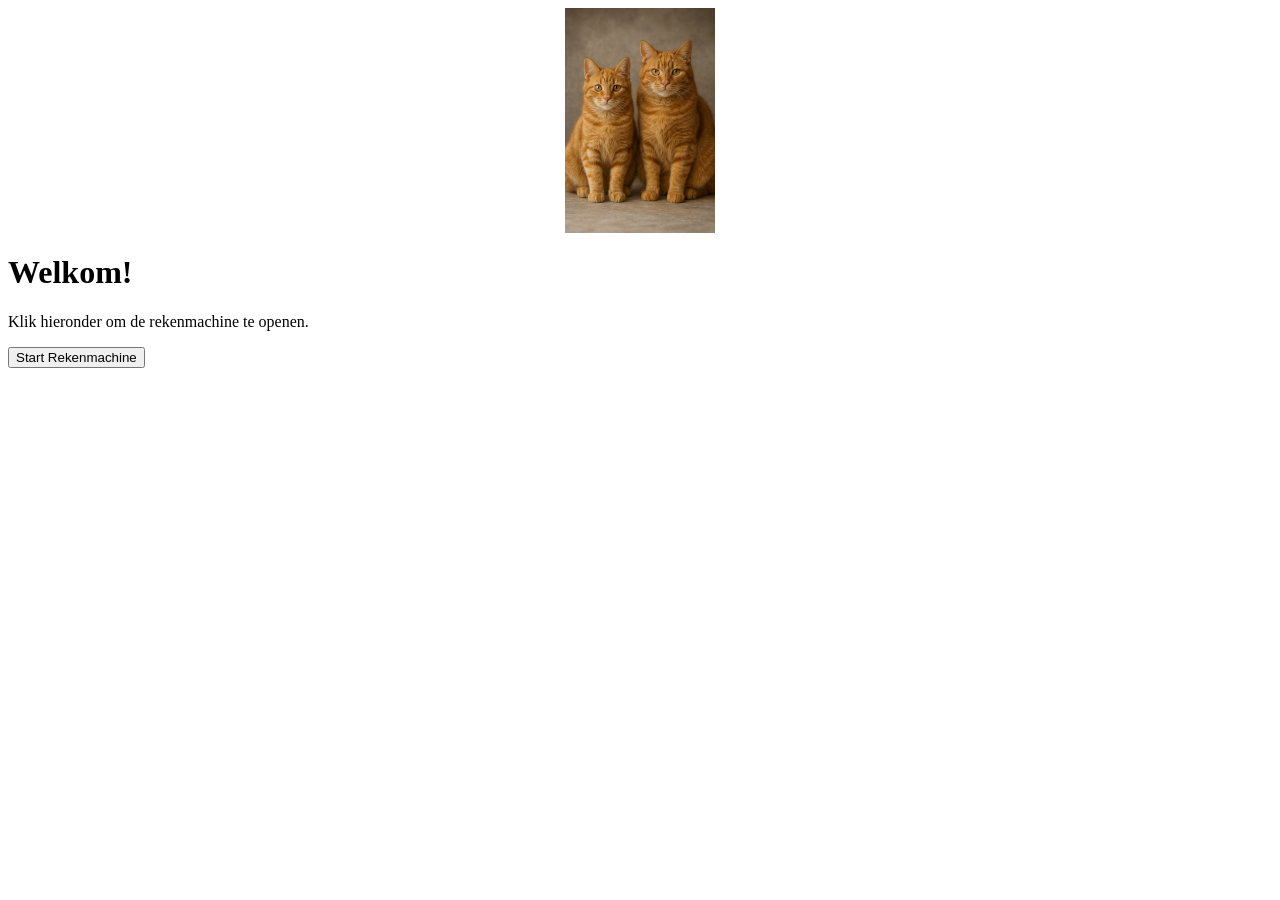
==== index.html @ 33be7242 "foto toegevoegd" ====
<!DOCTYPE html>
<html lang="nl">
<head>
  <meta charset="UTF-8" />
  <title>Welkom bij de Rekenmachine</title>
  <style>
    /* Dit zorgt dat het plaatje horizontaal gecentreerd wordt */
    .center-image {
      display: block;
      margin-left: auto;
      margin-right: auto;
      max-width: 100%; /* Voor responsiviteit */
      height: auto;
    }
  </style>
</head>
<body>
  <!-- Gecentreerd plaatje -->
<img src="katten.png" alt="Plaatje" class="center-image" style="width: 150px; height: auto;" />


  <h1>Welkom!</h1>
  <p>Klik hieronder om de rekenmachine te openen.</p>
  <a href="calculator.html">
    <button>Start Rekenmachine</button>
  </a>
</body>
</html>
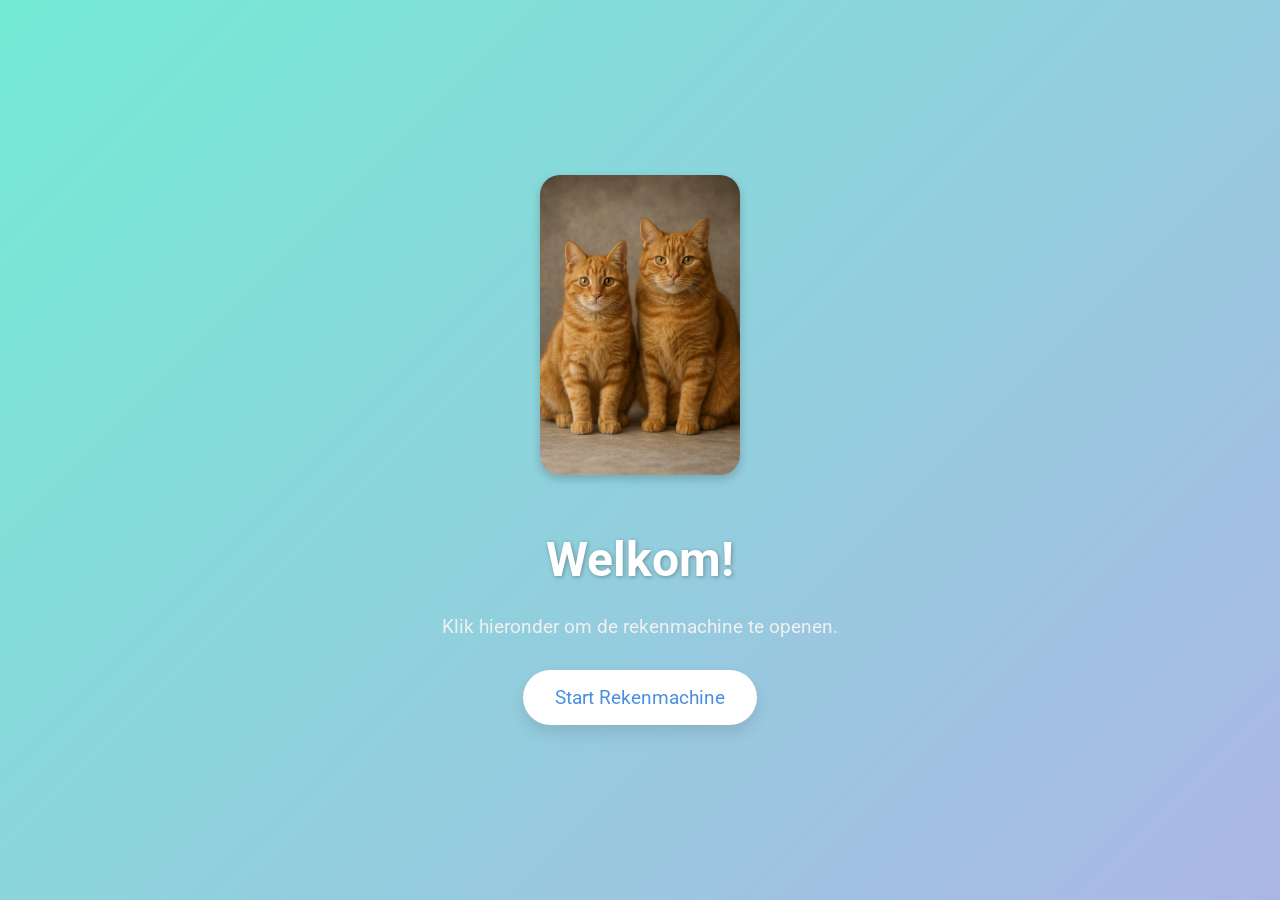
==== commit 18f17157: "mooier gemaakt" ====
--- a/index.html
+++ b/index.html
@@ -2,27 +2,69 @@
 <html lang="nl">
 <head>
   <meta charset="UTF-8" />
+  <meta name="viewport" content="width=device-width, initial-scale=1.0" />
   <title>Welkom bij de Rekenmachine</title>
+  <link href="https://fonts.googleapis.com/css2?family=Roboto:wght@400;700&display=swap" rel="stylesheet">
   <style>
-    /* Dit zorgt dat het plaatje horizontaal gecentreerd wordt */
-    .center-image {
-      display: block;
-      margin-left: auto;
-      margin-right: auto;
-      max-width: 100%; /* Voor responsiviteit */
+    body {
+      margin: 0;
+      font-family: 'Roboto', sans-serif;
+      background: linear-gradient(135deg, #74ebd5, #ACB6E5);
+      color: #333;
+      display: flex;
+      flex-direction: column;
+      align-items: center;
+      justify-content: center;
+      height: 100vh;
+      text-align: center;
+    }
+
+    h1 {
+      font-size: 3rem;
+      margin-bottom: 0.5rem;
+      color: #ffffff;
+      text-shadow: 1px 1px 4px rgba(0,0,0,0.3);
+    }
+
+    p {
+      font-size: 1.2rem;
+      margin-bottom: 2rem;
+      color: #f0f0f0;
+    }
+
+    .start-btn {
+      background-color: #ffffff;
+      color: #4A90E2;
+      border: none;
+      padding: 1rem 2rem;
+      font-size: 1.2rem;
+      border-radius: 50px;
+      cursor: pointer;
+      box-shadow: 0 8px 15px rgba(0,0,0,0.1);
+      transition: all 0.3s ease;
+      text-decoration: none;
+    }
+
+    .start-btn:hover {
+      background-color: #4A90E2;
+      color: #ffffff;
+      transform: translateY(-3px);
+      box-shadow: 0 12px 20px rgba(0,0,0,0.2);
+    }
+
+    img {
+      width: 200px;
       height: auto;
+      border-radius: 20px;
+      margin-bottom: 1.5rem;
+      box-shadow: 0 4px 10px rgba(0,0,0,0.2);
     }
   </style>
 </head>
 <body>
-  <!-- Gecentreerd plaatje -->
-<img src="katten.png" alt="Plaatje" class="center-image" style="width: 150px; height: auto;" />
-
-
+  <img src="katten.png" alt="Welkom" />
   <h1>Welkom!</h1>
   <p>Klik hieronder om de rekenmachine te openen.</p>
-  <a href="calculator.html">
-    <button>Start Rekenmachine</button>
-  </a>
+  <a href="calculator.html" class="start-btn">Start Rekenmachine</a>
 </body>
 </html>
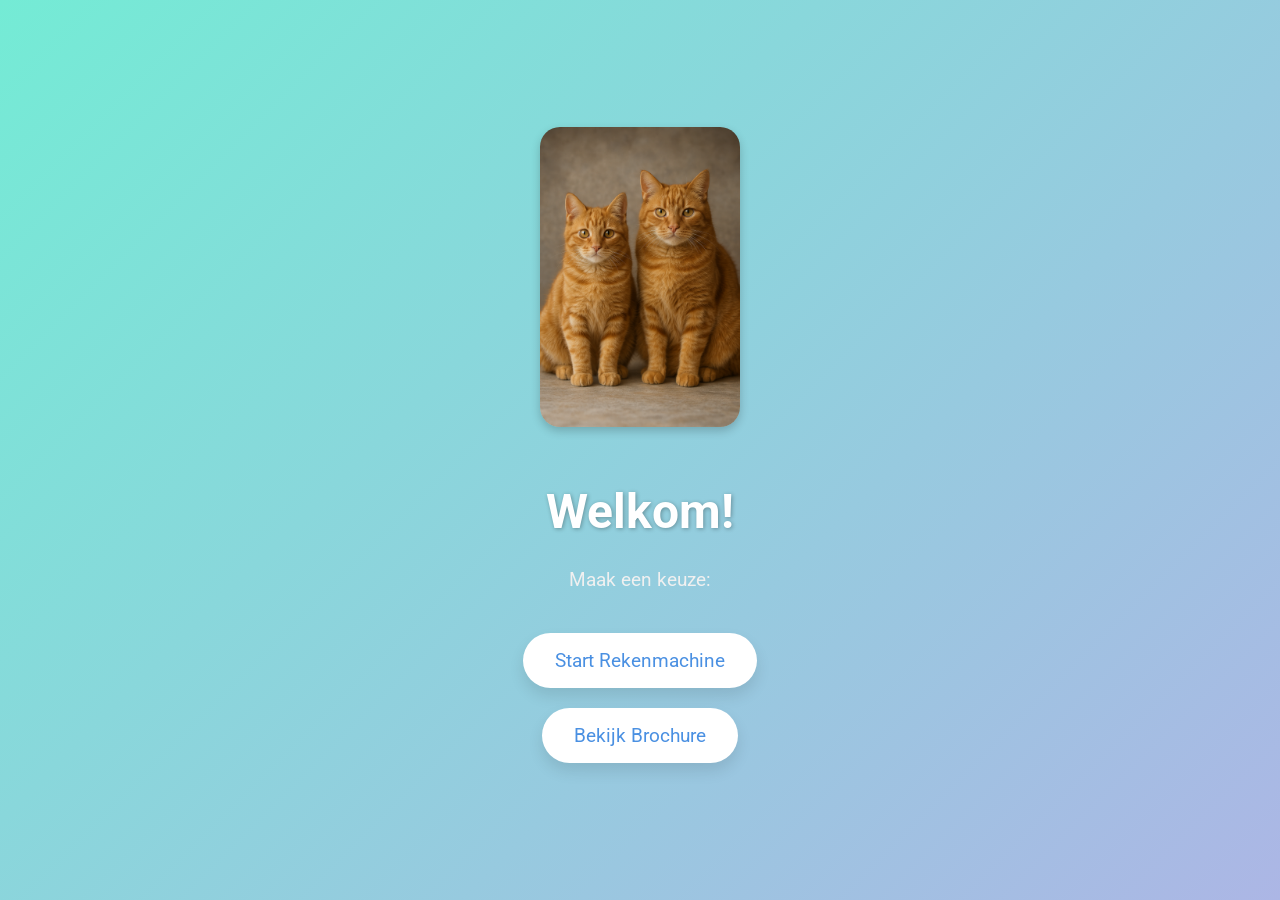
==== commit 7d90d2e4: "brochure" ====
--- a/index.html
+++ b/index.html
@@ -32,7 +32,7 @@
       color: #f0f0f0;
     }
 
-    .start-btn {
+    .start-btn, .brochure-btn {
       background-color: #ffffff;
       color: #4A90E2;
       border: none;
@@ -43,9 +43,11 @@
       box-shadow: 0 8px 15px rgba(0,0,0,0.1);
       transition: all 0.3s ease;
       text-decoration: none;
+      display: inline-block;
+      margin: 10px;
     }
 
-    .start-btn:hover {
+    .start-btn:hover, .brochure-btn:hover {
       background-color: #4A90E2;
       color: #ffffff;
       transform: translateY(-3px);
@@ -64,7 +66,9 @@
 <body>
   <img src="katten.png" alt="Welkom" />
   <h1>Welkom!</h1>
-  <p>Klik hieronder om de rekenmachine te openen.</p>
+  <p>Maak een keuze:</p>
+  
   <a href="calculator.html" class="start-btn">Start Rekenmachine</a>
+  <a href="brochure.pdf" class="brochure-btn" target="_blank">Bekijk Brochure</a>
 </body>
 </html>
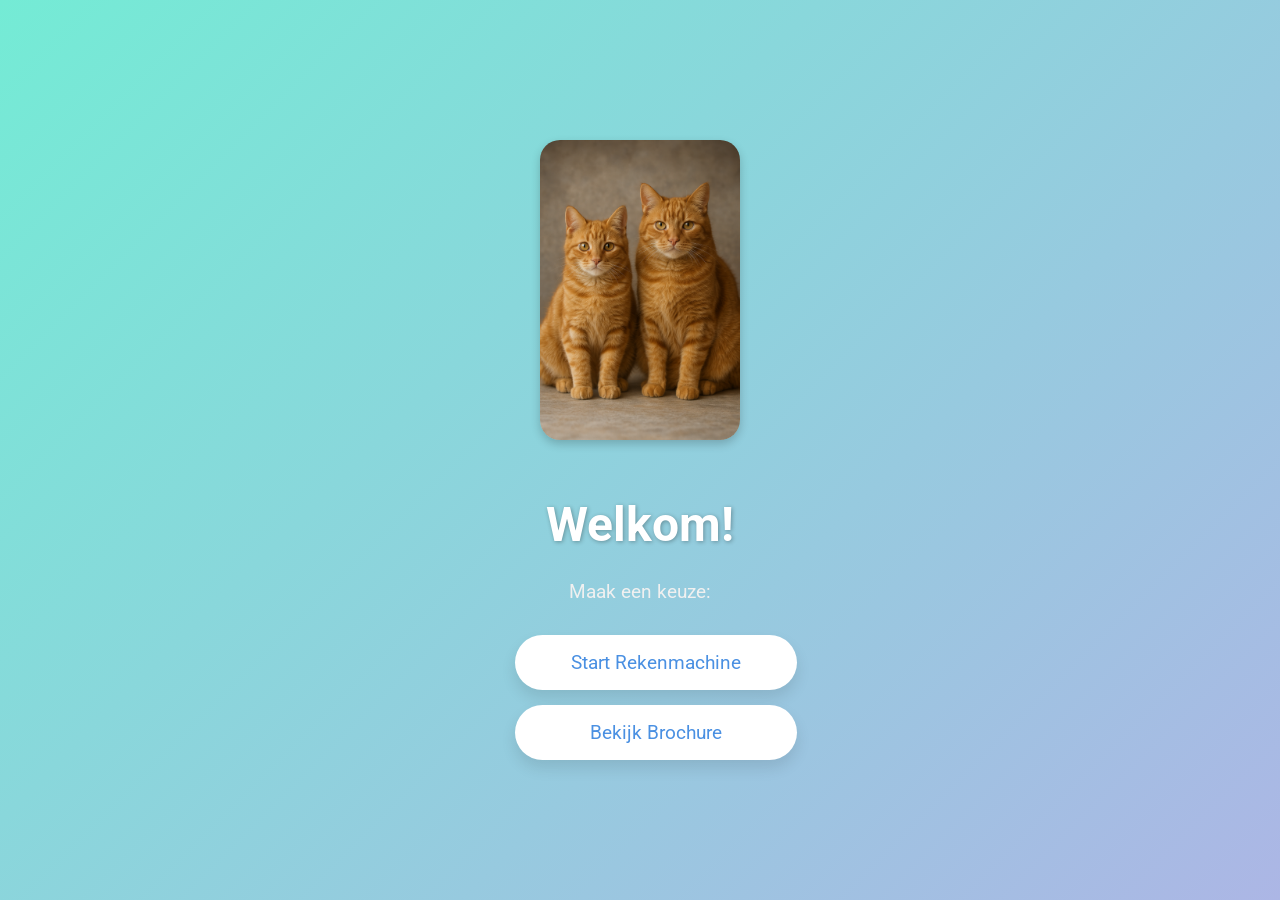
==== commit b89bec67: "knoppen even breed" ====
--- a/index.html
+++ b/index.html
@@ -3,7 +3,7 @@
 <head>
   <meta charset="UTF-8" />
   <meta name="viewport" content="width=device-width, initial-scale=1.0" />
-  <title>Welkom bij de Rekenmachine</title>
+  <title>Welkom!</title>
   <link href="https://fonts.googleapis.com/css2?family=Roboto:wght@400;700&display=swap" rel="stylesheet">
   <style>
     body {
@@ -32,19 +32,26 @@
       color: #f0f0f0;
     }
 
+    .button-container {
+      display: flex;
+      flex-direction: column; /* onder elkaar */
+      gap: 15px; /* ruimte tussen knoppen */
+      width: 250px; /* max breedte van de knoppen */
+    }
+
     .start-btn, .brochure-btn {
       background-color: #ffffff;
       color: #4A90E2;
       border: none;
-      padding: 1rem 2rem;
+      padding: 1rem;
       font-size: 1.2rem;
       border-radius: 50px;
       cursor: pointer;
       box-shadow: 0 8px 15px rgba(0,0,0,0.1);
       transition: all 0.3s ease;
       text-decoration: none;
-      display: inline-block;
-      margin: 10px;
+      width: 100%; /* maakt alle knoppen even breed */
+      text-align: center;
     }
 
     .start-btn:hover, .brochure-btn:hover {
@@ -68,7 +75,9 @@
   <h1>Welkom!</h1>
   <p>Maak een keuze:</p>
   
-  <a href="calculator.html" class="start-btn">Start Rekenmachine</a>
-  <a href="brochure.pdf" class="brochure-btn" target="_blank">Bekijk Brochure</a>
+  <div class="button-container">
+    <a href="calculator.html" class="start-btn">Start Rekenmachine</a>
+    <a href="brochure.pdf" class="brochure-btn" target="_blank">Bekijk Brochure</a>
+  </div>
 </body>
 </html>
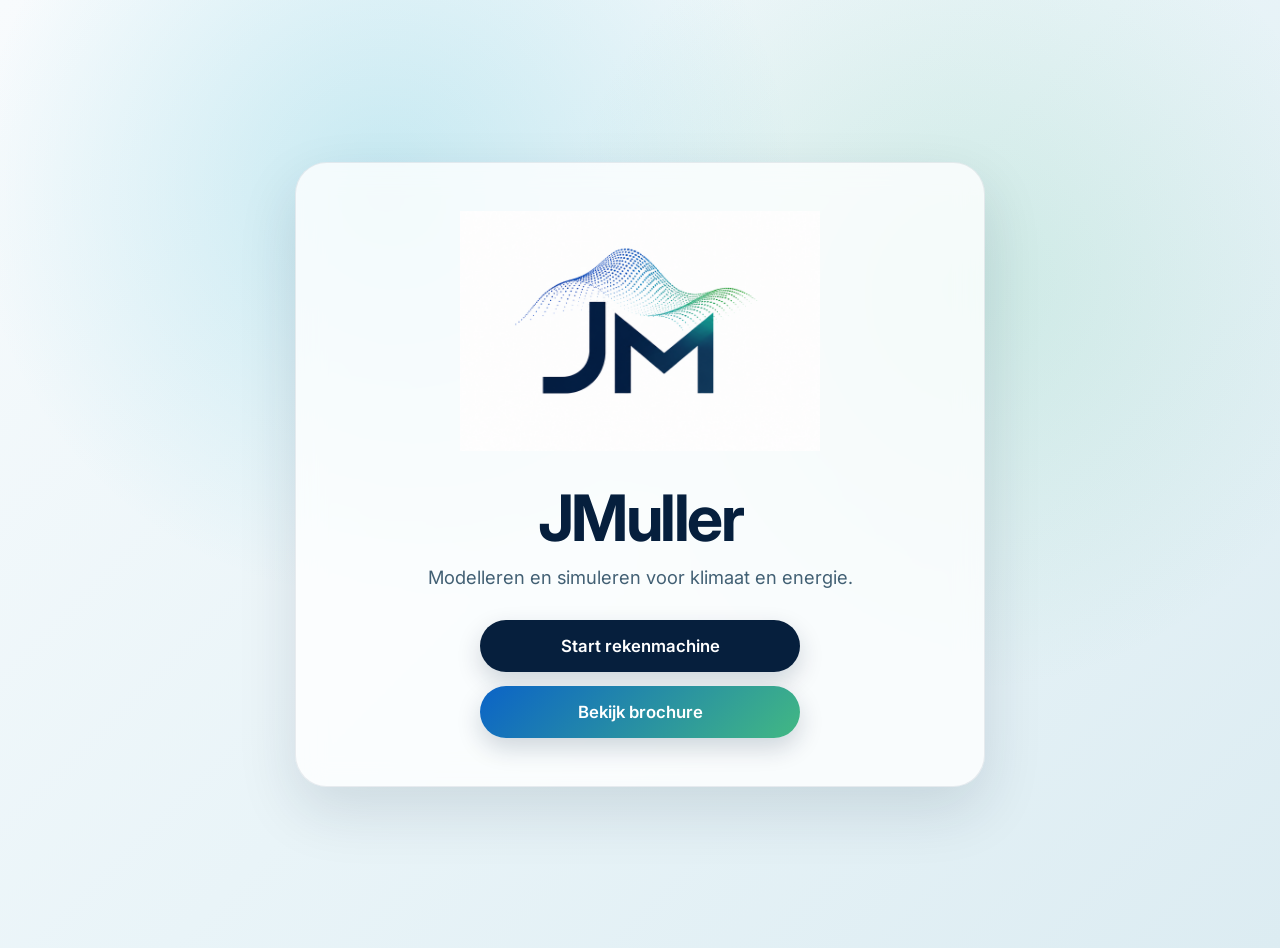
==== commit 908c7fe0: "aanpassing voor nieuwe websit" ====
--- a/index.html
+++ b/index.html
@@ -3,81 +3,113 @@
 <head>
   <meta charset="UTF-8" />
   <meta name="viewport" content="width=device-width, initial-scale=1.0" />
-  <title>Welkom!</title>
-  <link href="https://fonts.googleapis.com/css2?family=Roboto:wght@400;700&display=swap" rel="stylesheet">
+  <title>JMuller</title>
+
+  <link href="https://fonts.googleapis.com/css2?family=Inter:wght@400;600;700&display=swap" rel="stylesheet">
+
   <style>
+    :root {
+      --navy: #061f3d;
+      --blue: #0b63c7;
+      --cyan: #00a6c8;
+      --green: #42b883;
+      --white: #ffffff;
+      --soft: #f5f9fb;
+    }
+
     body {
       margin: 0;
-      font-family: 'Roboto', sans-serif;
-      background: linear-gradient(135deg, #74ebd5, #ACB6E5);
-      color: #333;
+      font-family: 'Inter', sans-serif;
+      min-height: 100vh;
+      background:
+        radial-gradient(circle at 30% 20%, rgba(0, 166, 200, 0.18), transparent 35%),
+        radial-gradient(circle at 75% 30%, rgba(66, 184, 131, 0.16), transparent 35%),
+        linear-gradient(135deg, #f8fbfd 0%, #e9f4f8 50%, #dcecf2 100%);
+      color: var(--navy);
       display: flex;
-      flex-direction: column;
       align-items: center;
       justify-content: center;
-      height: 100vh;
       text-align: center;
+      padding: 24px;
+    }
+
+    .card {
+      width: 100%;
+      max-width: 620px;
+      background: rgba(255, 255, 255, 0.78);
+      backdrop-filter: blur(14px);
+      border: 1px solid rgba(6, 31, 61, 0.08);
+      border-radius: 32px;
+      padding: 48px 34px;
+      box-shadow: 0 24px 60px rgba(6, 31, 61, 0.12);
+    }
+
+    img.logo {
+      width: min(360px, 85vw);
+      height: auto;
+      margin-bottom: 24px;
     }
 
     h1 {
-      font-size: 3rem;
-      margin-bottom: 0.5rem;
-      color: #ffffff;
-      text-shadow: 1px 1px 4px rgba(0,0,0,0.3);
+      font-size: clamp(2.2rem, 6vw, 4rem);
+      margin: 0 0 10px;
+      color: var(--navy);
+      letter-spacing: -0.04em;
     }
 
     p {
-      font-size: 1.2rem;
-      margin-bottom: 2rem;
-      color: #f0f0f0;
+      font-size: 1.15rem;
+      margin: 0 0 32px;
+      color: #426074;
     }
 
     .button-container {
       display: flex;
-      flex-direction: column; /* onder elkaar */
-      gap: 15px; /* ruimte tussen knoppen */
-      width: 250px; /* max breedte van de knoppen */
+      flex-direction: column;
+      gap: 14px;
+      width: min(320px, 100%);
+      margin: 0 auto;
     }
 
-    .start-btn, .brochure-btn {
-      background-color: #ffffff;
-      color: #4A90E2;
+    .start-btn,
+    .brochure-btn {
+      background: var(--navy);
+      color: var(--white);
       border: none;
-      padding: 1rem;
-      font-size: 1.2rem;
-      border-radius: 50px;
+      padding: 1rem 1.2rem;
+      font-size: 1.05rem;
+      font-weight: 600;
+      border-radius: 999px;
       cursor: pointer;
-      box-shadow: 0 8px 15px rgba(0,0,0,0.1);
-      transition: all 0.3s ease;
+      box-shadow: 0 10px 24px rgba(6, 31, 61, 0.18);
+      transition: all 0.25s ease;
       text-decoration: none;
-      width: 100%; /* maakt alle knoppen even breed */
       text-align: center;
     }
 
-    .start-btn:hover, .brochure-btn:hover {
-      background-color: #4A90E2;
-      color: #ffffff;
-      transform: translateY(-3px);
-      box-shadow: 0 12px 20px rgba(0,0,0,0.2);
+    .brochure-btn {
+      background: linear-gradient(135deg, var(--blue), var(--green));
     }
 
-    img {
-      width: 200px;
-      height: auto;
-      border-radius: 20px;
-      margin-bottom: 1.5rem;
-      box-shadow: 0 4px 10px rgba(0,0,0,0.2);
+    .start-btn:hover,
+    .brochure-btn:hover {
+      transform: translateY(-3px);
+      box-shadow: 0 16px 32px rgba(6, 31, 61, 0.24);
     }
   </style>
 </head>
+
 <body>
-  <img src="katten.png" alt="Welkom" />
-  <h1>Welkom!</h1>
-  <p>Maak een keuze:</p>
-  
-  <div class="button-container">
-    <a href="calculator.html" class="start-btn">Start Rekenmachine</a>
-    <a href="brochure.pdf" class="brochure-btn" target="_blank">Bekijk Brochure</a>
-  </div>
+  <main class="card">
+    <img class="logo" src="logo.png" alt="JMuller logo" />
+
+    <h1>JMuller</h1>
+    <p>Modelleren en simuleren voor klimaat en energie.</p>
+
+    <div class="button-container">
+      <a href="calculator.html" class="start-btn">Start rekenmachine</a>
+      <a href="brochure.pdf" class="brochure-btn" target="_blank">Bekijk brochure</a>
+    </div>
+  </main>
 </body>
-</html>
+</html>
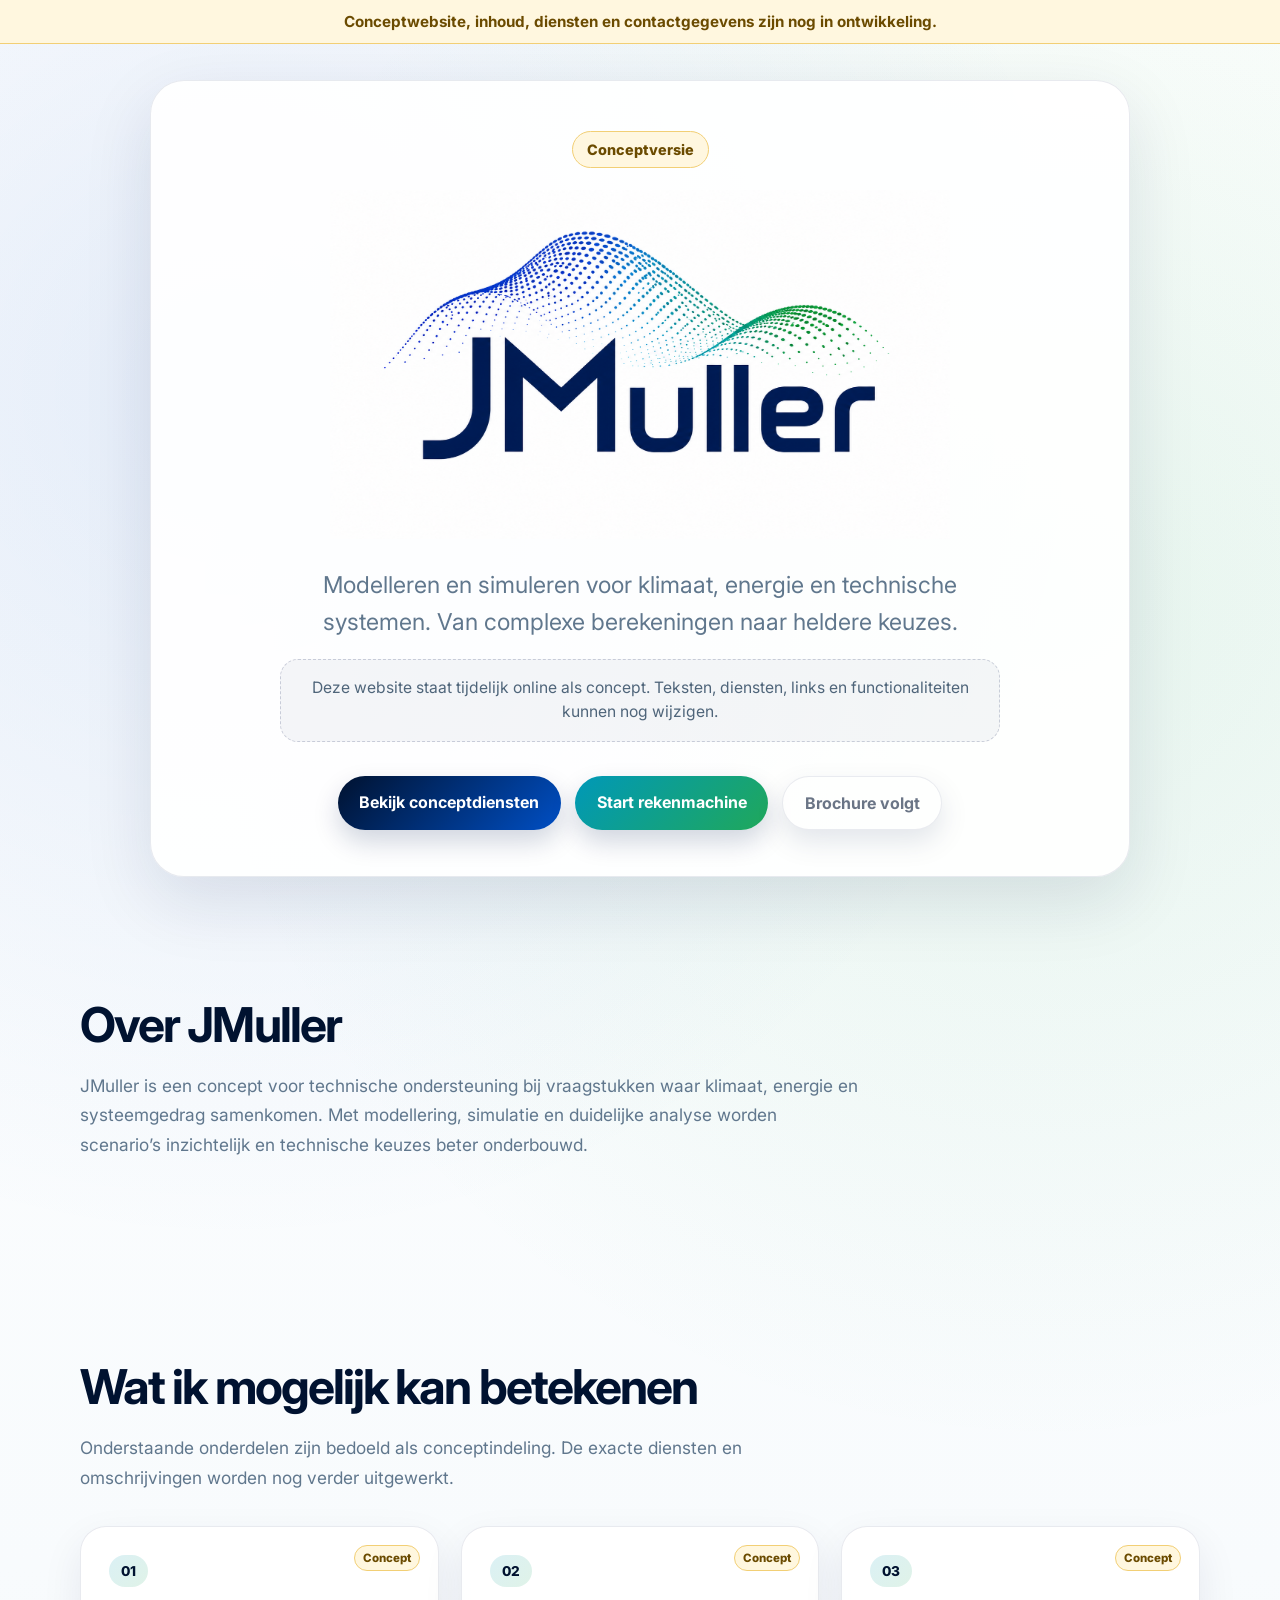
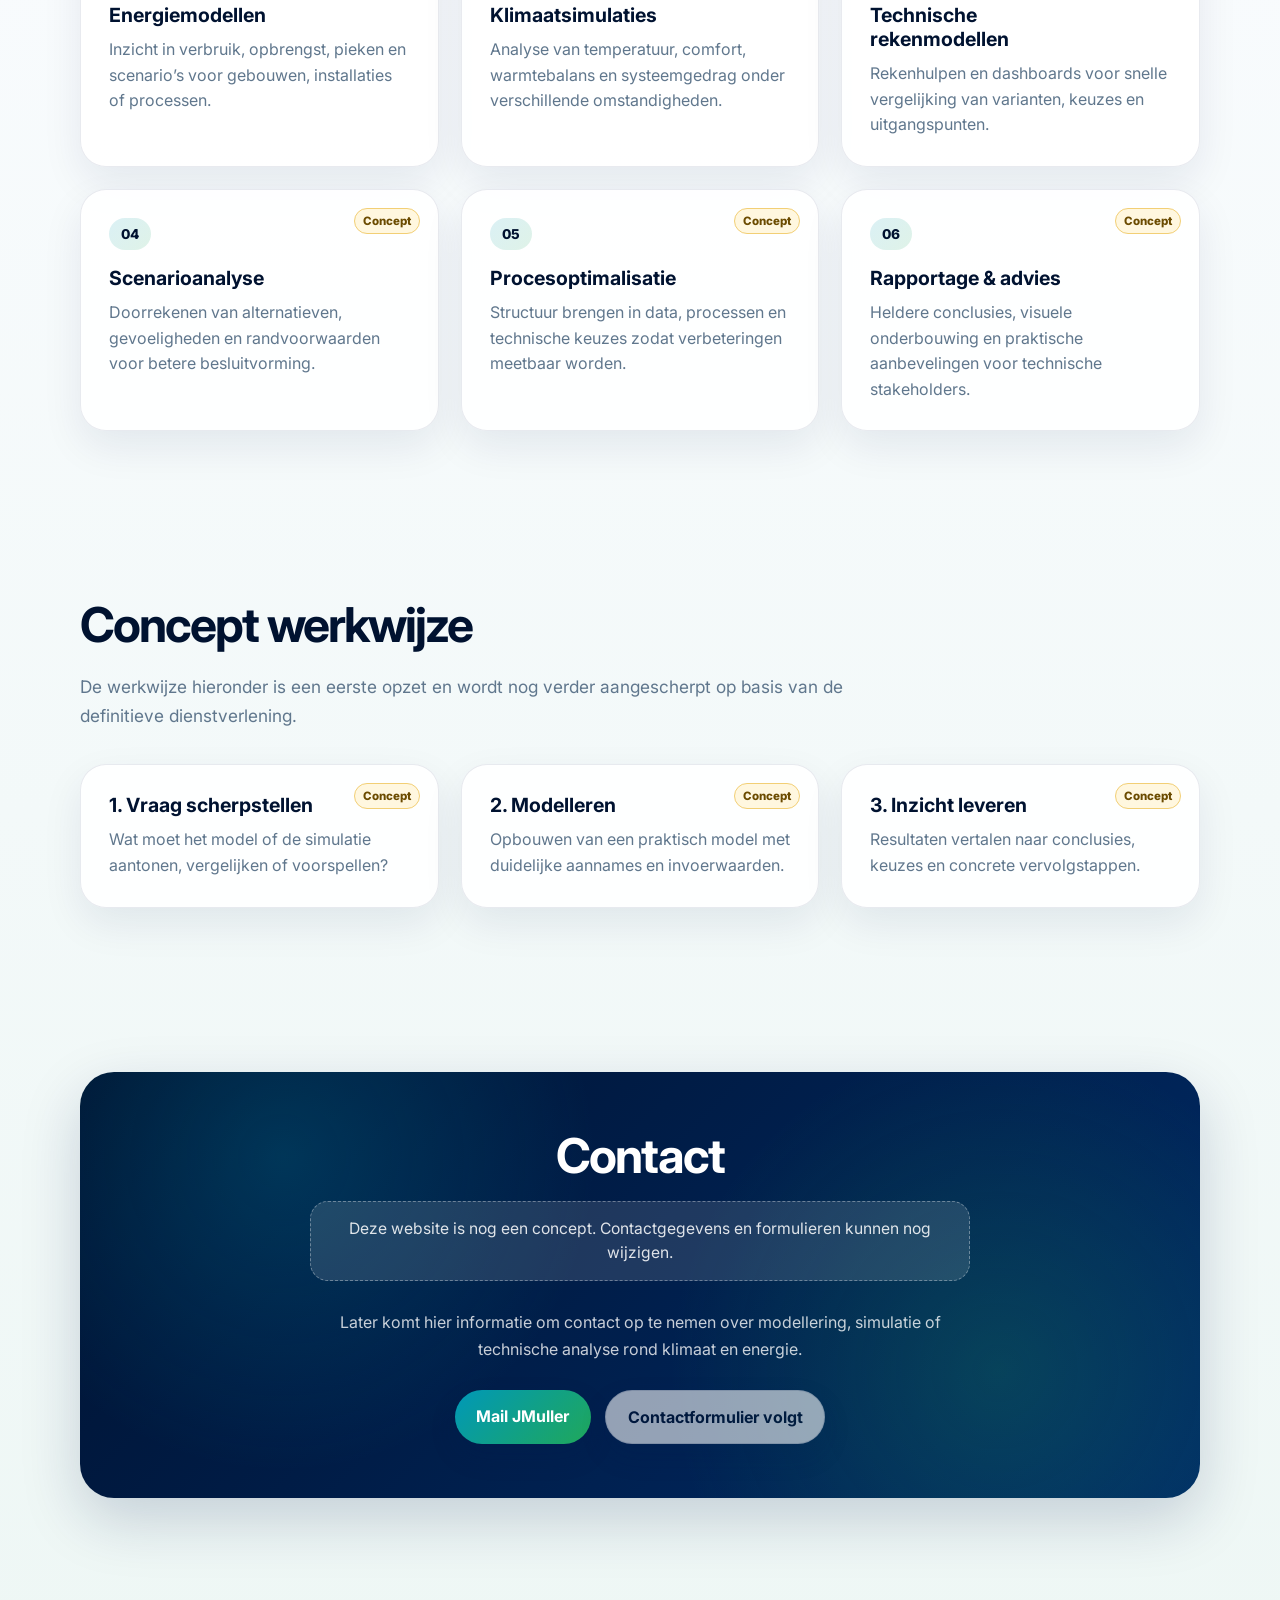
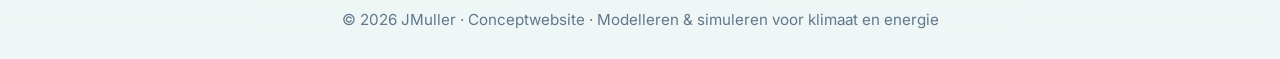
==== commit 06c1c57a: "Conceptversie online met nieuw logo" ====
--- a/index.html
+++ b/index.html
@@ -3,113 +3,442 @@
 <head>
   <meta charset="UTF-8" />
   <meta name="viewport" content="width=device-width, initial-scale=1.0" />
-  <title>JMuller</title>
-
-  <link href="https://fonts.googleapis.com/css2?family=Inter:wght@400;600;700&display=swap" rel="stylesheet">
+  <title>JMuller | Conceptwebsite</title>
+
+  <link href="https://fonts.googleapis.com/css2?family=Inter:wght@400;500;600;700;800&display=swap" rel="stylesheet">
 
   <style>
     :root {
-      --navy: #061f3d;
-      --blue: #0b63c7;
-      --cyan: #00a6c8;
-      --green: #42b883;
+      --navy: #001b4d;
+      --navy-dark: #001230;
+      --blue: #004fc4;
+      --cyan: #0098b8;
+      --green: #20a85a;
+      --text: #102b46;
+      --muted: #60778d;
       --white: #ffffff;
-      --soft: #f5f9fb;
+      --line: rgba(0, 27, 77, 0.09);
+      --warning-bg: #fff7df;
+      --warning-text: #6b4b00;
+      --warning-border: #f2cf75;
+    }
+
+    * {
+      box-sizing: border-box;
+    }
+
+    html {
+      scroll-behavior: smooth;
     }
 
     body {
       margin: 0;
       font-family: 'Inter', sans-serif;
-      min-height: 100vh;
+      color: var(--text);
       background:
-        radial-gradient(circle at 30% 20%, rgba(0, 166, 200, 0.18), transparent 35%),
-        radial-gradient(circle at 75% 30%, rgba(66, 184, 131, 0.16), transparent 35%),
-        linear-gradient(135deg, #f8fbfd 0%, #e9f4f8 50%, #dcecf2 100%);
-      color: var(--navy);
+        radial-gradient(circle at 18% 12%, rgba(0, 79, 196, 0.10), transparent 28%),
+        radial-gradient(circle at 82% 18%, rgba(32, 168, 90, 0.10), transparent 30%),
+        linear-gradient(180deg, #ffffff 0%, #f8fbfd 48%, #eef7f5 100%);
+    }
+
+    .concept-banner {
+      position: sticky;
+      top: 0;
+      z-index: 10;
+      width: 100%;
+      background: var(--warning-bg);
+      color: var(--warning-text);
+      border-bottom: 1px solid var(--warning-border);
+      text-align: center;
+      padding: 12px 18px;
+      font-size: 0.95rem;
+      font-weight: 700;
+    }
+
+    header {
+      min-height: calc(100vh - 48px);
       display: flex;
       align-items: center;
       justify-content: center;
+      padding: 36px 22px;
       text-align: center;
-      padding: 24px;
+    }
+
+    .hero {
+      width: 100%;
+      max-width: 980px;
+      background: rgba(255, 255, 255, 0.92);
+      border: 1px solid var(--line);
+      border-radius: 34px;
+      padding: 50px 34px 46px;
+      box-shadow: 0 24px 70px rgba(0, 27, 77, 0.11);
+    }
+
+    .concept-label {
+      display: inline-block;
+      margin-bottom: 22px;
+      padding: 9px 14px;
+      border-radius: 999px;
+      background: rgba(255, 247, 223, 0.95);
+      border: 1px solid var(--warning-border);
+      color: var(--warning-text);
+      font-size: 0.9rem;
+      font-weight: 800;
+    }
+
+    .logo {
+      width: min(620px, 94vw);
+      height: auto;
+      margin: 0 auto 28px;
+      display: block;
+    }
+
+    .subtitle {
+      max-width: 720px;
+      margin: 0 auto 18px;
+      font-size: clamp(1.15rem, 2.4vw, 1.45rem);
+      line-height: 1.6;
+      color: var(--muted);
+    }
+
+    .concept-note {
+      max-width: 720px;
+      margin: 0 auto 34px;
+      padding: 16px 18px;
+      border-radius: 18px;
+      background: rgba(0, 27, 77, 0.04);
+      border: 1px dashed rgba(0, 27, 77, 0.18);
+      color: #4f657a;
+      line-height: 1.55;
+      font-size: 0.98rem;
+    }
+
+    .button-row {
+      display: flex;
+      flex-wrap: wrap;
+      justify-content: center;
+      gap: 14px;
+    }
+
+    .btn {
+      display: inline-block;
+      padding: 1rem 1.35rem;
+      border-radius: 999px;
+      font-weight: 700;
+      text-decoration: none;
+      color: white;
+      background: linear-gradient(135deg, var(--navy-dark), var(--blue));
+      box-shadow: 0 12px 26px rgba(0, 27, 77, 0.18);
+      transition: 0.22s ease;
+    }
+
+    .btn.secondary {
+      background: linear-gradient(135deg, var(--cyan), var(--green));
+    }
+
+    .btn.light {
+      color: var(--navy-dark);
+      background: white;
+      border: 1px solid rgba(0, 27, 77, 0.14);
+    }
+
+    .btn.disabled {
+      opacity: 0.58;
+      cursor: not-allowed;
+      pointer-events: none;
+    }
+
+    .btn:hover {
+      transform: translateY(-3px);
+      box-shadow: 0 18px 36px rgba(0, 27, 77, 0.24);
+    }
+
+    section {
+      padding: 82px 24px;
+    }
+
+    .container {
+      max-width: 1120px;
+      margin: 0 auto;
+    }
+
+    h2 {
+      margin: 0 0 16px;
+      font-size: clamp(2rem, 4vw, 3rem);
+      color: var(--navy-dark);
+      letter-spacing: -0.04em;
+    }
+
+    .section-intro {
+      max-width: 780px;
+      margin-bottom: 34px;
+      color: var(--muted);
+      line-height: 1.7;
+      font-size: 1.08rem;
+    }
+
+    .grid {
+      display: grid;
+      grid-template-columns: repeat(3, 1fr);
+      gap: 22px;
     }
 
     .card {
-      width: 100%;
-      max-width: 620px;
-      background: rgba(255, 255, 255, 0.78);
-      backdrop-filter: blur(14px);
-      border: 1px solid rgba(6, 31, 61, 0.08);
-      border-radius: 32px;
-      padding: 48px 34px;
-      box-shadow: 0 24px 60px rgba(6, 31, 61, 0.12);
-    }
-
-    img.logo {
-      width: min(360px, 85vw);
-      height: auto;
-      margin-bottom: 24px;
-    }
-
-    h1 {
-      font-size: clamp(2.2rem, 6vw, 4rem);
+      background: rgba(255, 255, 255, 0.9);
+      border: 1px solid var(--line);
+      border-radius: 26px;
+      padding: 28px;
+      box-shadow: 0 16px 40px rgba(0, 27, 77, 0.08);
+      position: relative;
+    }
+
+    .card::after {
+      content: "Concept";
+      position: absolute;
+      top: 18px;
+      right: 18px;
+      font-size: 0.72rem;
+      font-weight: 800;
+      color: var(--warning-text);
+      background: var(--warning-bg);
+      border: 1px solid var(--warning-border);
+      border-radius: 999px;
+      padding: 5px 8px;
+    }
+
+    .card h3 {
       margin: 0 0 10px;
-      color: var(--navy);
-      letter-spacing: -0.04em;
-    }
-
-    p {
-      font-size: 1.15rem;
-      margin: 0 0 32px;
-      color: #426074;
-    }
-
-    .button-container {
-      display: flex;
-      flex-direction: column;
-      gap: 14px;
-      width: min(320px, 100%);
-      margin: 0 auto;
-    }
-
-    .start-btn,
-    .brochure-btn {
-      background: var(--navy);
-      color: var(--white);
-      border: none;
-      padding: 1rem 1.2rem;
-      font-size: 1.05rem;
-      font-weight: 600;
+      color: var(--navy-dark);
+      font-size: 1.22rem;
+      padding-right: 82px;
+    }
+
+    .card p {
+      margin: 0;
+      color: var(--muted);
+      line-height: 1.6;
+    }
+
+    .tag {
+      display: inline-block;
+      margin-bottom: 16px;
+      padding: 8px 12px;
       border-radius: 999px;
-      cursor: pointer;
-      box-shadow: 0 10px 24px rgba(6, 31, 61, 0.18);
-      transition: all 0.25s ease;
-      text-decoration: none;
+      font-size: 0.85rem;
+      font-weight: 800;
+      color: var(--navy-dark);
+      background: linear-gradient(135deg, rgba(0, 152, 184, 0.14), rgba(32, 168, 90, 0.14));
+    }
+
+    .contact {
       text-align: center;
-    }
-
-    .brochure-btn {
-      background: linear-gradient(135deg, var(--blue), var(--green));
-    }
-
-    .start-btn:hover,
-    .brochure-btn:hover {
-      transform: translateY(-3px);
-      box-shadow: 0 16px 32px rgba(6, 31, 61, 0.24);
+      background:
+        radial-gradient(circle at 18% 20%, rgba(0, 152, 184, 0.24), transparent 32%),
+        radial-gradient(circle at 82% 70%, rgba(32, 168, 90, 0.22), transparent 34%),
+        linear-gradient(135deg, var(--navy-dark), #002b67);
+      color: white;
+      border-radius: 34px;
+      padding: 54px 28px;
+      box-shadow: 0 22px 60px rgba(0, 27, 77, 0.18);
+    }
+
+    .contact h2 {
+      color: white;
+    }
+
+    .contact p {
+      max-width: 660px;
+      margin: 0 auto 28px;
+      color: rgba(255,255,255,0.78);
+      line-height: 1.65;
+    }
+
+    .contact .concept-warning {
+      max-width: 660px;
+      margin: 0 auto 28px;
+      background: rgba(255, 255, 255, 0.12);
+      border: 1px dashed rgba(255, 255, 255, 0.34);
+      border-radius: 18px;
+      padding: 15px 18px;
+      color: rgba(255, 255, 255, 0.86);
+      line-height: 1.55;
+      font-size: 0.98rem;
+    }
+
+    footer {
+      padding: 30px;
+      text-align: center;
+      color: var(--muted);
+      font-size: 0.95rem;
+    }
+
+    @media (max-width: 850px) {
+      .grid {
+        grid-template-columns: 1fr;
+      }
+
+      .hero {
+        padding: 36px 20px 34px;
+      }
+
+      .logo {
+        width: min(500px, 96vw);
+      }
+
+      .card h3 {
+        padding-right: 0;
+      }
+
+      .card::after {
+        position: static;
+        display: inline-block;
+        margin-bottom: 12px;
+      }
     }
   </style>
 </head>
 
 <body>
-  <main class="card">
-    <img class="logo" src="logo.png" alt="JMuller logo" />
-
-    <h1>JMuller</h1>
-    <p>Modelleren en simuleren voor klimaat en energie.</p>
-
-    <div class="button-container">
-      <a href="calculator.html" class="start-btn">Start rekenmachine</a>
-      <a href="brochure.pdf" class="brochure-btn" target="_blank">Bekijk brochure</a>
+  <div class="concept-banner">
+    Conceptwebsite, inhoud, diensten en contactgegevens zijn nog in ontwikkeling.
+  </div>
+
+  <header>
+    <div class="hero">
+      <span class="concept-label">Conceptversie</span>
+
+      <img class="logo" src="logo.png" alt="JMuller logo" />
+
+      <p class="subtitle">
+        Modelleren en simuleren voor klimaat, energie en technische systemen.
+        Van complexe berekeningen naar heldere keuzes.
+      </p>
+
+      <p class="concept-note">
+        Deze website staat tijdelijk online als concept. Teksten, diensten, links en
+        functionaliteiten kunnen nog wijzigen.
+      </p>
+
+      <div class="button-row">
+        <a href="#diensten" class="btn">Bekijk conceptdiensten</a>
+        <a href="calculator.html" class="btn secondary">Start rekenmachine</a>
+        <a href="brochure.pdf" class="btn light disabled" target="_blank">Brochure volgt</a>
+      </div>
     </div>
-  </main>
+  </header>
+
+  <section id="over">
+    <div class="container">
+      <h2>Over JMuller</h2>
+      <p class="section-intro">
+        JMuller is een concept voor technische ondersteuning bij vraagstukken waar
+        klimaat, energie en systeemgedrag samenkomen. Met modellering, simulatie
+        en duidelijke analyse worden scenario’s inzichtelijk en technische keuzes
+        beter onderbouwd.
+      </p>
+    </div>
+  </section>
+
+  <section id="diensten">
+    <div class="container">
+      <h2>Wat ik mogelijk kan betekenen</h2>
+      <p class="section-intro">
+        Onderstaande onderdelen zijn bedoeld als conceptindeling. De exacte diensten
+        en omschrijvingen worden nog verder uitgewerkt.
+      </p>
+
+      <div class="grid">
+        <div class="card">
+          <span class="tag">01</span>
+          <h3>Energiemodellen</h3>
+          <p>Inzicht in verbruik, opbrengst, pieken en scenario’s voor gebouwen, installaties of processen.</p>
+        </div>
+
+        <div class="card">
+          <span class="tag">02</span>
+          <h3>Klimaatsimulaties</h3>
+          <p>Analyse van temperatuur, comfort, warmtebalans en systeemgedrag onder verschillende omstandigheden.</p>
+        </div>
+
+        <div class="card">
+          <span class="tag">03</span>
+          <h3>Technische rekenmodellen</h3>
+          <p>Rekenhulpen en dashboards voor snelle vergelijking van varianten, keuzes en uitgangspunten.</p>
+        </div>
+
+        <div class="card">
+          <span class="tag">04</span>
+          <h3>Scenarioanalyse</h3>
+          <p>Doorrekenen van alternatieven, gevoeligheden en randvoorwaarden voor betere besluitvorming.</p>
+        </div>
+
+        <div class="card">
+          <span class="tag">05</span>
+          <h3>Procesoptimalisatie</h3>
+          <p>Structuur brengen in data, processen en technische keuzes zodat verbeteringen meetbaar worden.</p>
+        </div>
+
+        <div class="card">
+          <span class="tag">06</span>
+          <h3>Rapportage & advies</h3>
+          <p>Heldere conclusies, visuele onderbouwing en praktische aanbevelingen voor technische stakeholders.</p>
+        </div>
+      </div>
+    </div>
+  </section>
+
+  <section id="werkwijze">
+    <div class="container">
+      <h2>Concept werkwijze</h2>
+      <p class="section-intro">
+        De werkwijze hieronder is een eerste opzet en wordt nog verder aangescherpt
+        op basis van de definitieve dienstverlening.
+      </p>
+
+      <div class="grid">
+        <div class="card">
+          <h3>1. Vraag scherpstellen</h3>
+          <p>Wat moet het model of de simulatie aantonen, vergelijken of voorspellen?</p>
+        </div>
+
+        <div class="card">
+          <h3>2. Modelleren</h3>
+          <p>Opbouwen van een praktisch model met duidelijke aannames en invoerwaarden.</p>
+        </div>
+
+        <div class="card">
+          <h3>3. Inzicht leveren</h3>
+          <p>Resultaten vertalen naar conclusies, keuzes en concrete vervolgstappen.</p>
+        </div>
+      </div>
+    </div>
+  </section>
+
+  <section id="contact">
+    <div class="container">
+      <div class="contact">
+        <h2>Contact</h2>
+
+        <div class="concept-warning">
+          Deze website is nog een concept. Contactgegevens en formulieren kunnen
+          nog wijzigen.
+        </div>
+
+        <p>
+          Later komt hier informatie om contact op te nemen over modellering,
+          simulatie of technische analyse rond klimaat en energie.
+        </p>
+
+        <div class="button-row">
+          <a href="mailto:info@jmuller.be" class="btn secondary">Mail JMuller</a>
+          <a href="#" class="btn light disabled">Contactformulier volgt</a>
+        </div>
+      </div>
+    </div>
+  </section>
+
+  <footer>
+    © 2026 JMuller · Conceptwebsite · Modelleren & simuleren voor klimaat en energie
+  </footer>
 </body>
 </html>
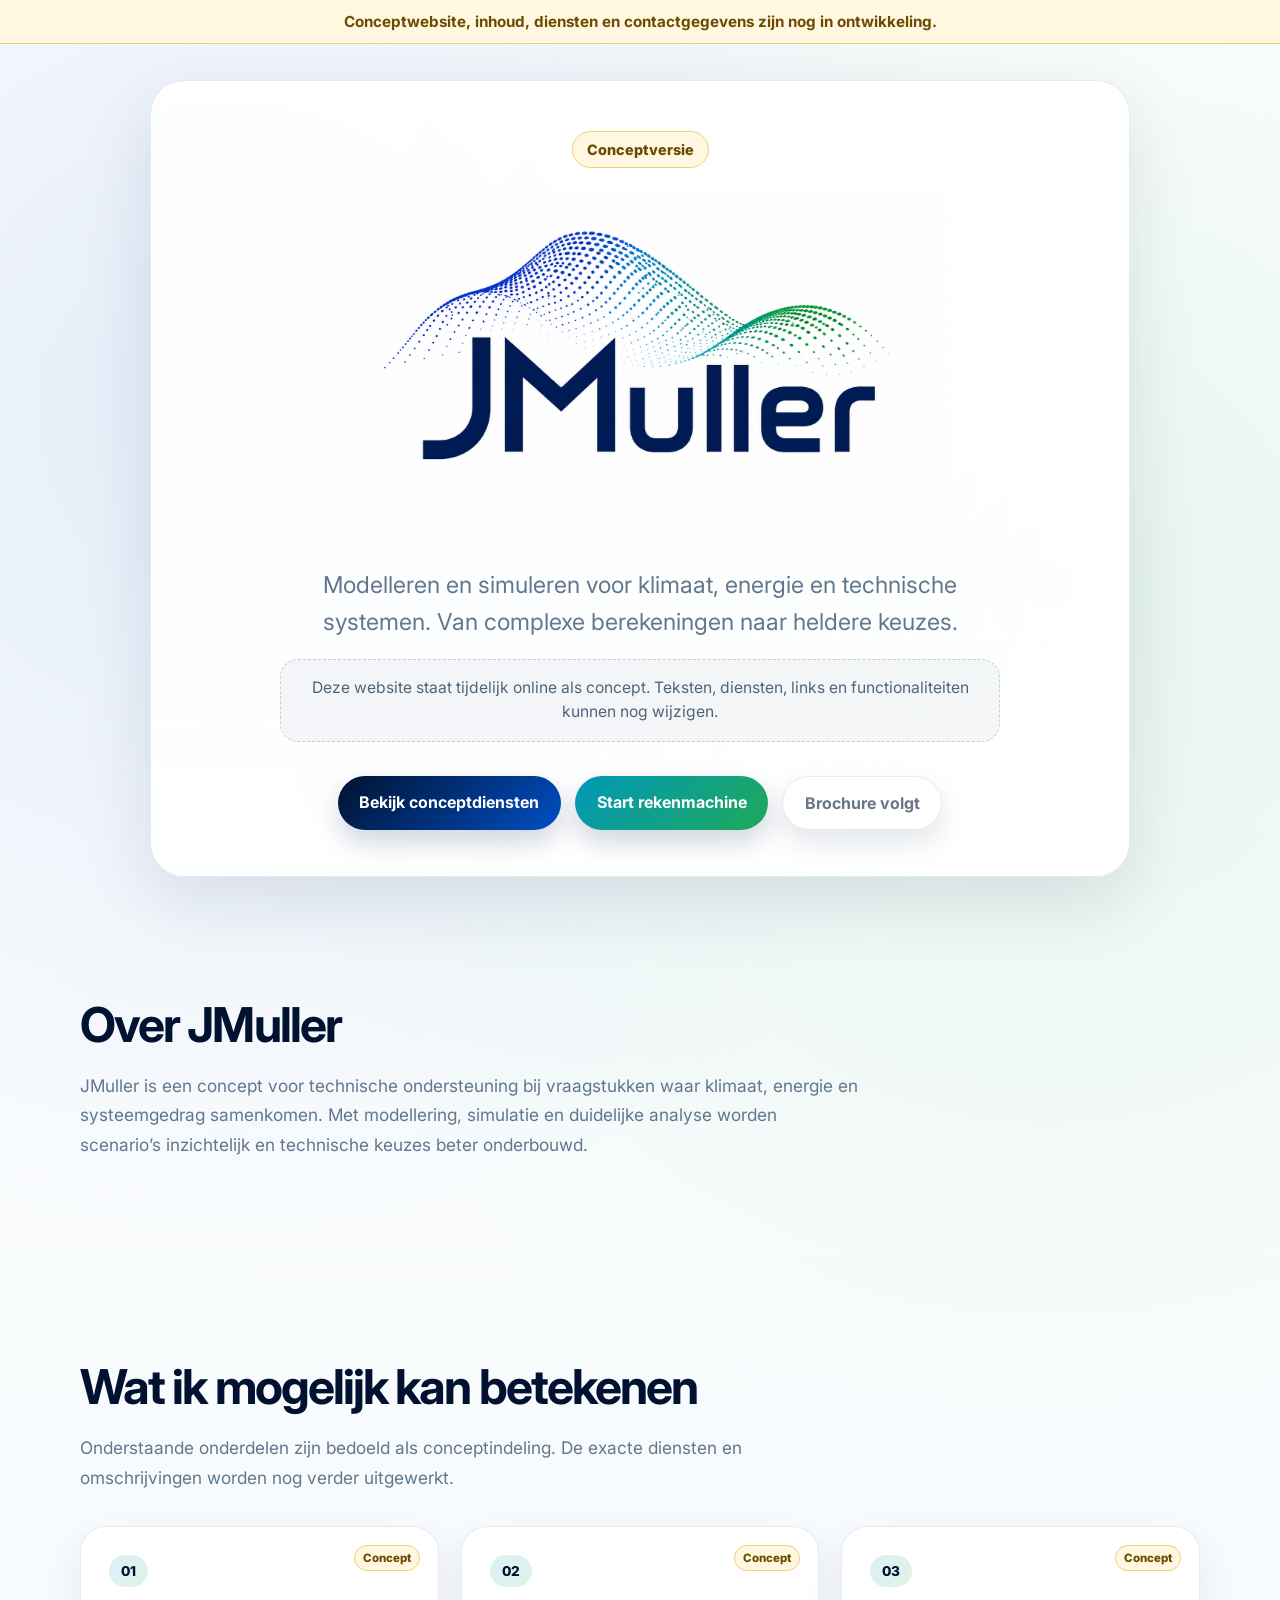
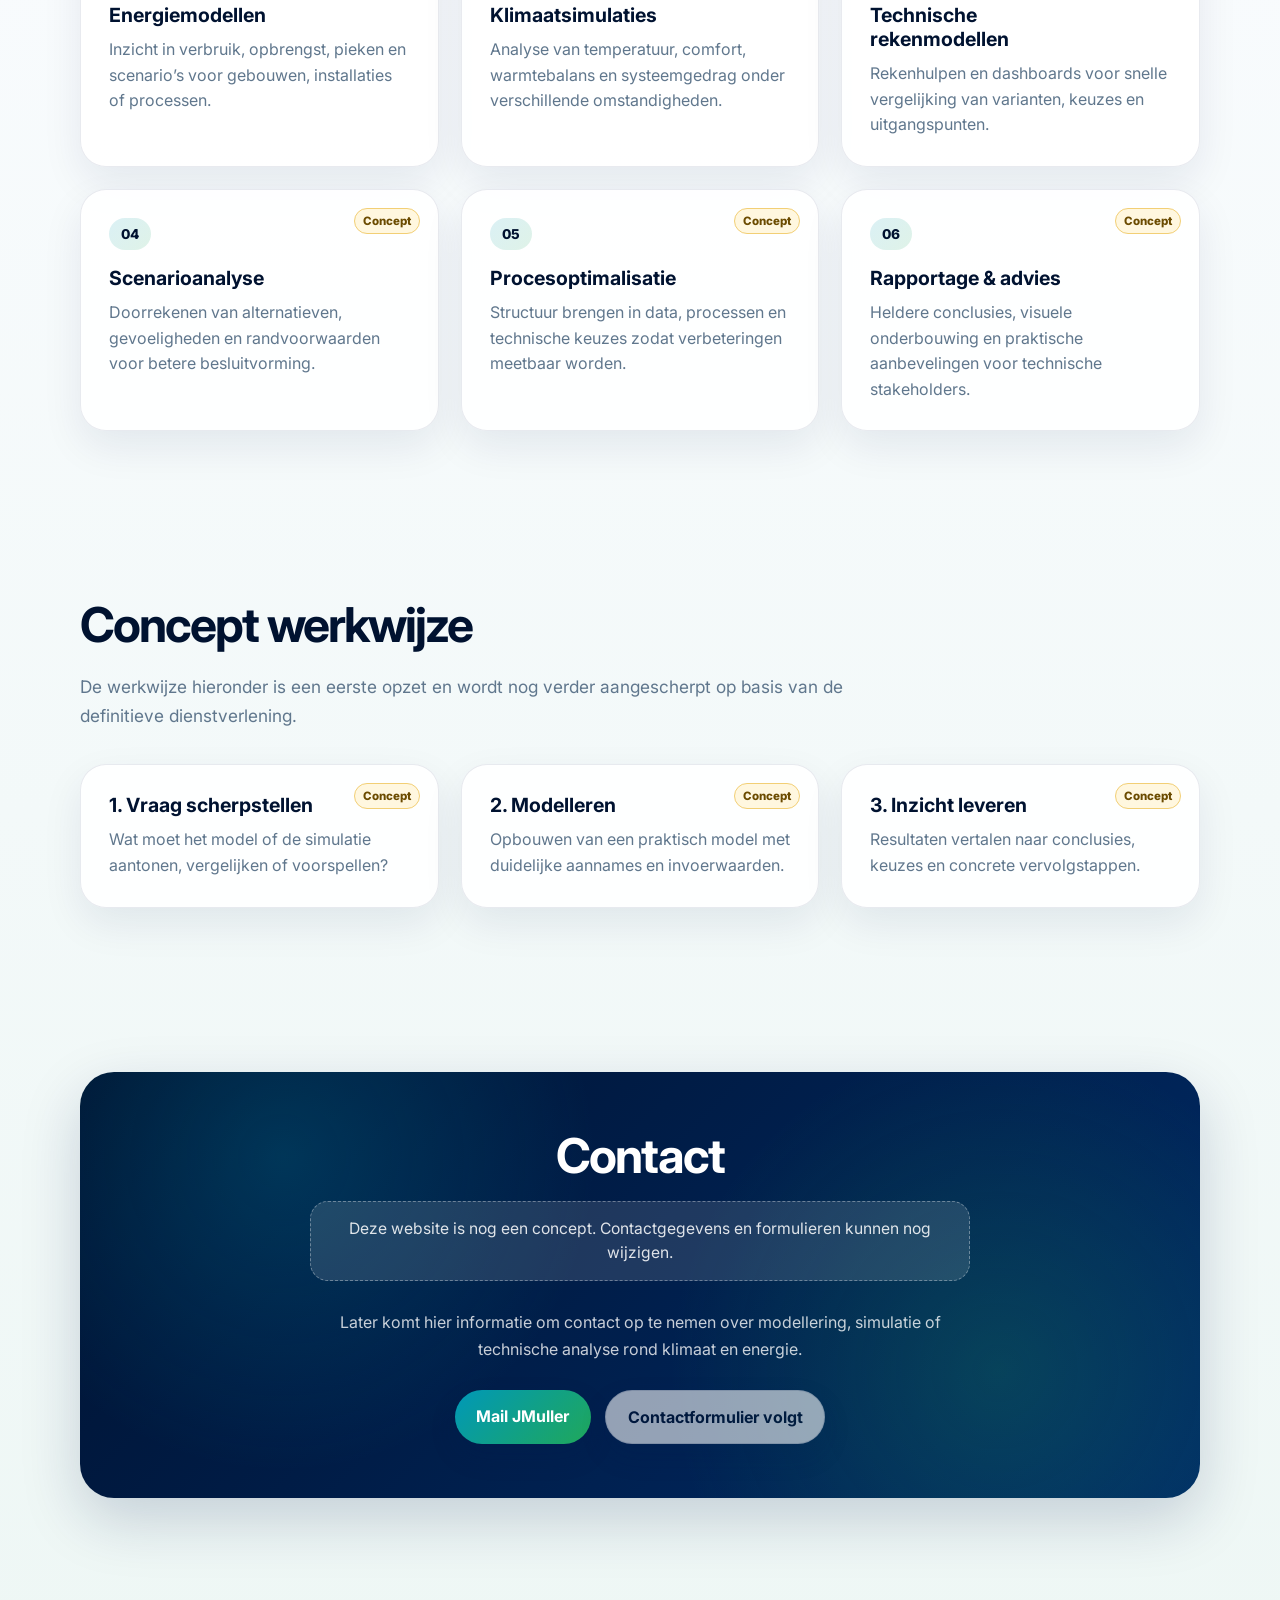
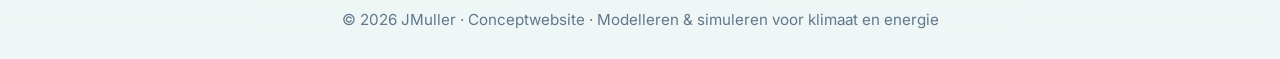
==== commit 59cbe3d7: "nu logo wel werkend" ====
--- a/index.html
+++ b/index.html
@@ -67,6 +67,7 @@
     .hero {
       width: 100%;
       max-width: 980px;
+      overflow: hidden;
       background: rgba(255, 255, 255, 0.92);
       border: 1px solid var(--line);
       border-radius: 34px;
@@ -87,10 +88,11 @@
     }
 
     .logo {
-      width: min(620px, 94vw);
+      display: block;
+      width: 100%;
+      max-width: 620px;
       height: auto;
       margin: 0 auto 28px;
-      display: block;
     }
 
     .subtitle {
@@ -273,16 +275,26 @@
     }
 
     @media (max-width: 850px) {
+      header {
+        padding: 28px 14px;
+      }
+
+      section {
+        padding: 62px 18px;
+      }
+
       .grid {
         grid-template-columns: 1fr;
       }
 
       .hero {
-        padding: 36px 20px 34px;
+        padding: 34px 18px 32px;
+        border-radius: 26px;
       }
 
       .logo {
-        width: min(500px, 96vw);
+        width: 100%;
+        max-width: 420px;
       }
 
       .card h3 {
@@ -294,6 +306,14 @@
         display: inline-block;
         margin-bottom: 12px;
       }
+
+      .button-row {
+        flex-direction: column;
+      }
+
+      .btn {
+        width: 100%;
+      }
     }
   </style>
 </head>
@@ -315,14 +335,14 @@
       </p>
 
       <p class="concept-note">
-        Deze website staat tijdelijk online als concept. Teksten, diensten, links en
-        functionaliteiten kunnen nog wijzigen.
+        Deze website staat tijdelijk online als concept. Teksten, diensten,
+        links en functionaliteiten kunnen nog wijzigen.
       </p>
 
       <div class="button-row">
         <a href="#diensten" class="btn">Bekijk conceptdiensten</a>
         <a href="calculator.html" class="btn secondary">Start rekenmachine</a>
-        <a href="brochure.pdf" class="btn light disabled" target="_blank">Brochure volgt</a>
+        <a href="brochure.pdf" class="btn light disabled">Brochure volgt</a>
       </div>
     </div>
   </header>
@@ -420,8 +440,7 @@
         <h2>Contact</h2>
 
         <div class="concept-warning">
-          Deze website is nog een concept. Contactgegevens en formulieren kunnen
-          nog wijzigen.
+          Deze website is nog een concept. Contactgegevens en formulieren kunnen nog wijzigen.
         </div>
 
         <p>
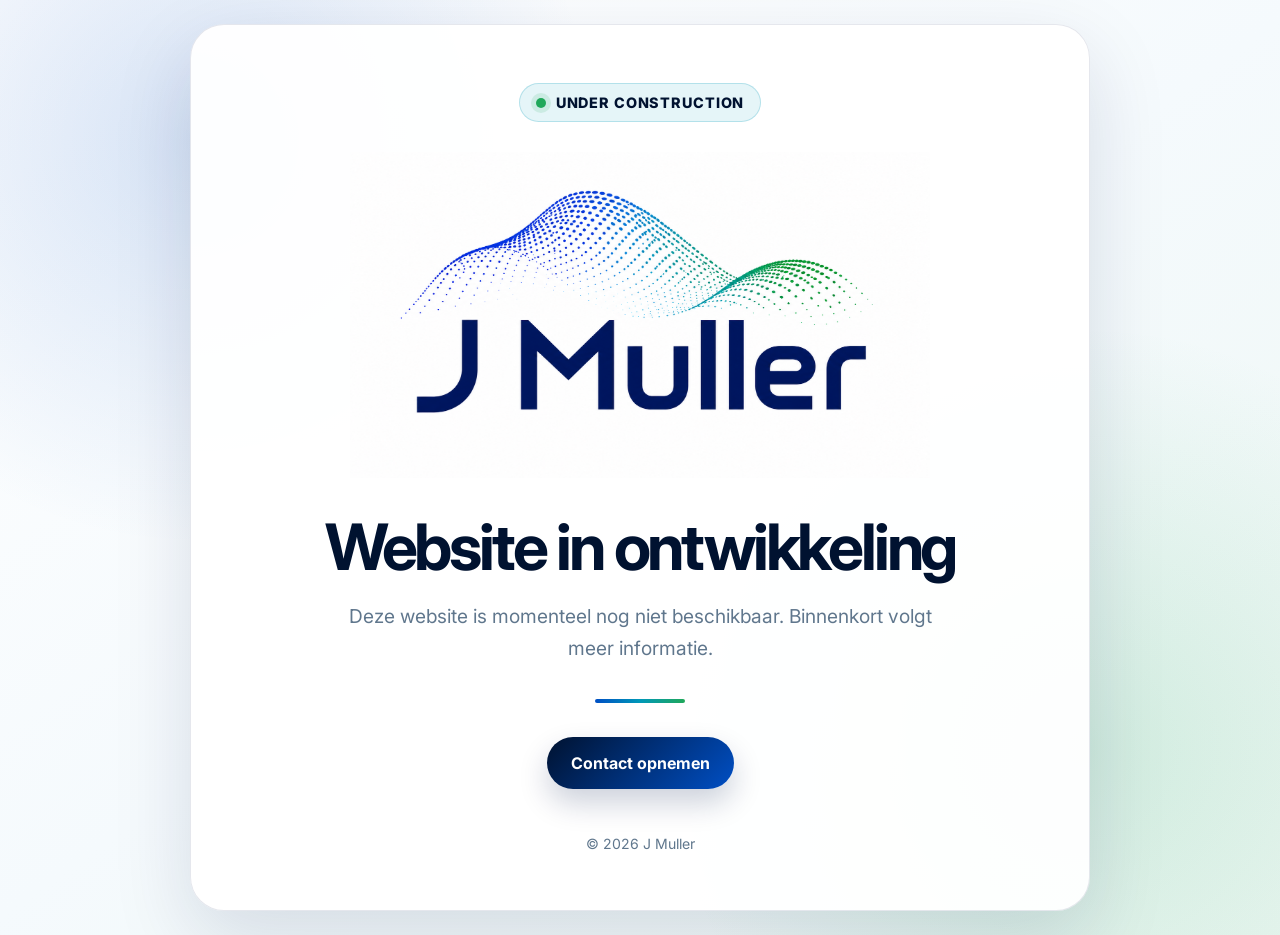
==== commit e7644b8c: "onder contrctie" ====
--- a/index.html
+++ b/index.html
@@ -1,11 +1,16 @@
 <!DOCTYPE html>
+
 <html lang="nl">
 <head>
-  <meta charset="UTF-8" />
-  <meta name="viewport" content="width=device-width, initial-scale=1.0" />
-  <title>JMuller | Conceptwebsite</title>
-
-  <link href="https://fonts.googleapis.com/css2?family=Inter:wght@400;500;600;700;800&display=swap" rel="stylesheet">
+  <meta charset="UTF-8">
+  <meta name="viewport" content="width=device-width, initial-scale=1.0">
+
+  <title>J Muller | Website in ontwikkeling</title>
+
+  <link
+    href="https://fonts.googleapis.com/css2?family=Inter:wght@400;500;600;700;800&display=swap"
+    rel="stylesheet"
+  >
 
   <style>
     :root {
@@ -17,447 +22,203 @@
       --text: #102b46;
       --muted: #60778d;
       --white: #ffffff;
-      --line: rgba(0, 27, 77, 0.09);
-      --warning-bg: #fff7df;
-      --warning-text: #6b4b00;
-      --warning-border: #f2cf75;
+      --line: rgba(0, 27, 77, 0.10);
     }
 
     * {
       box-sizing: border-box;
     }
 
-    html {
-      scroll-behavior: smooth;
+    html,
+    body {
+      min-height: 100%;
     }
 
     body {
       margin: 0;
-      font-family: 'Inter', sans-serif;
-      color: var(--text);
-      background:
-        radial-gradient(circle at 18% 12%, rgba(0, 79, 196, 0.10), transparent 28%),
-        radial-gradient(circle at 82% 18%, rgba(32, 168, 90, 0.10), transparent 30%),
-        linear-gradient(180deg, #ffffff 0%, #f8fbfd 48%, #eef7f5 100%);
-    }
-
-    .concept-banner {
-      position: sticky;
-      top: 0;
-      z-index: 10;
-      width: 100%;
-      background: var(--warning-bg);
-      color: var(--warning-text);
-      border-bottom: 1px solid var(--warning-border);
-      text-align: center;
-      padding: 12px 18px;
-      font-size: 0.95rem;
-      font-weight: 700;
-    }
-
-    header {
-      min-height: calc(100vh - 48px);
+      min-height: 100vh;
+      padding: 24px;
       display: flex;
       align-items: center;
       justify-content: center;
-      padding: 36px 22px;
+      font-family: "Inter", sans-serif;
+      color: var(--text);
+      background:
+        radial-gradient(
+          circle at 15% 15%,
+          rgba(0, 79, 196, 0.15),
+          transparent 30%
+        ),
+        radial-gradient(
+          circle at 85% 80%,
+          rgba(32, 168, 90, 0.15),
+          transparent 32%
+        ),
+        linear-gradient(
+          145deg,
+          #ffffff 0%,
+          #f5fafd 50%,
+          #edf7f3 100%
+        );
+    }
+
+    .construction-card {
+      width: 100%;
+      max-width: 900px;
+      padding: 58px 42px;
       text-align: center;
-    }
-
-    .hero {
-      width: 100%;
-      max-width: 980px;
-      overflow: hidden;
-      background: rgba(255, 255, 255, 0.92);
+      background: rgba(255, 255, 255, 0.94);
       border: 1px solid var(--line);
       border-radius: 34px;
-      padding: 50px 34px 46px;
-      box-shadow: 0 24px 70px rgba(0, 27, 77, 0.11);
-    }
-
-    .concept-label {
-      display: inline-block;
-      margin-bottom: 22px;
-      padding: 9px 14px;
+      box-shadow: 0 28px 80px rgba(0, 27, 77, 0.13);
+    }
+
+    .status {
+      display: inline-flex;
+      align-items: center;
+      gap: 10px;
+      margin-bottom: 30px;
+      padding: 10px 16px;
+      color: var(--navy-dark);
+      background: rgba(0, 152, 184, 0.10);
+      border: 1px solid rgba(0, 152, 184, 0.22);
       border-radius: 999px;
-      background: rgba(255, 247, 223, 0.95);
-      border: 1px solid var(--warning-border);
-      color: var(--warning-text);
       font-size: 0.9rem;
       font-weight: 800;
+      text-transform: uppercase;
+      letter-spacing: 0.06em;
+    }
+
+    .status-dot {
+      width: 10px;
+      height: 10px;
+      background: var(--green);
+      border-radius: 50%;
+      box-shadow: 0 0 0 5px rgba(32, 168, 90, 0.13);
     }
 
     .logo {
       display: block;
       width: 100%;
+      max-width: 580px;
+      height: auto;
+      margin: 0 auto 34px;
+    }
+
+    h1 {
+      margin: 0 0 18px;
+      color: var(--navy-dark);
+      font-size: clamp(2.1rem, 5vw, 4rem);
+      line-height: 1.08;
+      letter-spacing: -0.05em;
+    }
+
+    p {
       max-width: 620px;
-      height: auto;
-      margin: 0 auto 28px;
-    }
-
-    .subtitle {
-      max-width: 720px;
-      margin: 0 auto 18px;
-      font-size: clamp(1.15rem, 2.4vw, 1.45rem);
-      line-height: 1.6;
+      margin: 0 auto;
       color: var(--muted);
-    }
-
-    .concept-note {
-      max-width: 720px;
-      margin: 0 auto 34px;
-      padding: 16px 18px;
-      border-radius: 18px;
-      background: rgba(0, 27, 77, 0.04);
-      border: 1px dashed rgba(0, 27, 77, 0.18);
-      color: #4f657a;
-      line-height: 1.55;
-      font-size: 0.98rem;
-    }
-
-    .button-row {
-      display: flex;
-      flex-wrap: wrap;
-      justify-content: center;
-      gap: 14px;
-    }
-
-    .btn {
+      font-size: clamp(1.05rem, 2.3vw, 1.2rem);
+      line-height: 1.7;
+    }
+
+    .divider {
+      width: 90px;
+      height: 4px;
+      margin: 34px auto;
+      background:
+        linear-gradient(
+          90deg,
+          var(--blue),
+          var(--cyan),
+          var(--green)
+        );
+      border-radius: 999px;
+    }
+
+    .button {
       display: inline-block;
-      padding: 1rem 1.35rem;
+      padding: 16px 24px;
+      color: var(--white);
+      background:
+        linear-gradient(
+          135deg,
+          var(--navy-dark),
+          var(--blue)
+        );
       border-radius: 999px;
       font-weight: 700;
       text-decoration: none;
-      color: white;
-      background: linear-gradient(135deg, var(--navy-dark), var(--blue));
-      box-shadow: 0 12px 26px rgba(0, 27, 77, 0.18);
-      transition: 0.22s ease;
-    }
-
-    .btn.secondary {
-      background: linear-gradient(135deg, var(--cyan), var(--green));
-    }
-
-    .btn.light {
-      color: var(--navy-dark);
-      background: white;
-      border: 1px solid rgba(0, 27, 77, 0.14);
-    }
-
-    .btn.disabled {
-      opacity: 0.58;
-      cursor: not-allowed;
-      pointer-events: none;
-    }
-
-    .btn:hover {
+      box-shadow: 0 14px 30px rgba(0, 27, 77, 0.20);
+      transition:
+        transform 0.2s ease,
+        box-shadow 0.2s ease;
+    }
+
+    .button:hover {
       transform: translateY(-3px);
-      box-shadow: 0 18px 36px rgba(0, 27, 77, 0.24);
-    }
-
-    section {
-      padding: 82px 24px;
-    }
-
-    .container {
-      max-width: 1120px;
-      margin: 0 auto;
-    }
-
-    h2 {
-      margin: 0 0 16px;
-      font-size: clamp(2rem, 4vw, 3rem);
-      color: var(--navy-dark);
-      letter-spacing: -0.04em;
-    }
-
-    .section-intro {
-      max-width: 780px;
-      margin-bottom: 34px;
+      box-shadow: 0 20px 38px rgba(0, 27, 77, 0.26);
+    }
+
+    footer {
+      margin-top: 46px;
       color: var(--muted);
-      line-height: 1.7;
-      font-size: 1.08rem;
-    }
-
-    .grid {
-      display: grid;
-      grid-template-columns: repeat(3, 1fr);
-      gap: 22px;
-    }
-
-    .card {
-      background: rgba(255, 255, 255, 0.9);
-      border: 1px solid var(--line);
-      border-radius: 26px;
-      padding: 28px;
-      box-shadow: 0 16px 40px rgba(0, 27, 77, 0.08);
-      position: relative;
-    }
-
-    .card::after {
-      content: "Concept";
-      position: absolute;
-      top: 18px;
-      right: 18px;
-      font-size: 0.72rem;
-      font-weight: 800;
-      color: var(--warning-text);
-      background: var(--warning-bg);
-      border: 1px solid var(--warning-border);
-      border-radius: 999px;
-      padding: 5px 8px;
-    }
-
-    .card h3 {
-      margin: 0 0 10px;
-      color: var(--navy-dark);
-      font-size: 1.22rem;
-      padding-right: 82px;
-    }
-
-    .card p {
-      margin: 0;
-      color: var(--muted);
-      line-height: 1.6;
-    }
-
-    .tag {
-      display: inline-block;
-      margin-bottom: 16px;
-      padding: 8px 12px;
-      border-radius: 999px;
-      font-size: 0.85rem;
-      font-weight: 800;
-      color: var(--navy-dark);
-      background: linear-gradient(135deg, rgba(0, 152, 184, 0.14), rgba(32, 168, 90, 0.14));
-    }
-
-    .contact {
-      text-align: center;
-      background:
-        radial-gradient(circle at 18% 20%, rgba(0, 152, 184, 0.24), transparent 32%),
-        radial-gradient(circle at 82% 70%, rgba(32, 168, 90, 0.22), transparent 34%),
-        linear-gradient(135deg, var(--navy-dark), #002b67);
-      color: white;
-      border-radius: 34px;
-      padding: 54px 28px;
-      box-shadow: 0 22px 60px rgba(0, 27, 77, 0.18);
-    }
-
-    .contact h2 {
-      color: white;
-    }
-
-    .contact p {
-      max-width: 660px;
-      margin: 0 auto 28px;
-      color: rgba(255,255,255,0.78);
-      line-height: 1.65;
-    }
-
-    .contact .concept-warning {
-      max-width: 660px;
-      margin: 0 auto 28px;
-      background: rgba(255, 255, 255, 0.12);
-      border: 1px dashed rgba(255, 255, 255, 0.34);
-      border-radius: 18px;
-      padding: 15px 18px;
-      color: rgba(255, 255, 255, 0.86);
-      line-height: 1.55;
-      font-size: 0.98rem;
-    }
-
-    footer {
-      padding: 30px;
-      text-align: center;
-      color: var(--muted);
-      font-size: 0.95rem;
-    }
-
-    @media (max-width: 850px) {
-      header {
-        padding: 28px 14px;
-      }
-
-      section {
-        padding: 62px 18px;
-      }
-
-      .grid {
-        grid-template-columns: 1fr;
-      }
-
-      .hero {
-        padding: 34px 18px 32px;
-        border-radius: 26px;
+      font-size: 0.88rem;
+    }
+
+    @media (max-width: 650px) {
+      body {
+        padding: 14px;
+      }
+
+      .construction-card {
+        padding: 40px 20px;
+        border-radius: 25px;
       }
 
       .logo {
+        max-width: 420px;
+      }
+
+      .button {
         width: 100%;
-        max-width: 420px;
-      }
-
-      .card h3 {
-        padding-right: 0;
-      }
-
-      .card::after {
-        position: static;
-        display: inline-block;
-        margin-bottom: 12px;
-      }
-
-      .button-row {
-        flex-direction: column;
-      }
-
-      .btn {
-        width: 100%;
       }
     }
   </style>
+
 </head>
 
 <body>
-  <div class="concept-banner">
-    Conceptwebsite, inhoud, diensten en contactgegevens zijn nog in ontwikkeling.
-  </div>
-
-  <header>
-    <div class="hero">
-      <span class="concept-label">Conceptversie</span>
-
-      <img class="logo" src="logo.png" alt="JMuller logo" />
-
-      <p class="subtitle">
-        Modelleren en simuleren voor klimaat, energie en technische systemen.
-        Van complexe berekeningen naar heldere keuzes.
-      </p>
-
-      <p class="concept-note">
-        Deze website staat tijdelijk online als concept. Teksten, diensten,
-        links en functionaliteiten kunnen nog wijzigen.
-      </p>
-
-      <div class="button-row">
-        <a href="#diensten" class="btn">Bekijk conceptdiensten</a>
-        <a href="calculator.html" class="btn secondary">Start rekenmachine</a>
-        <a href="brochure.pdf" class="btn light disabled">Brochure volgt</a>
-      </div>
+  <main class="construction-card">
+    <div class="status">
+      <span class="status-dot"></span>
+      Under construction
     </div>
-  </header>
-
-  <section id="over">
-    <div class="container">
-      <h2>Over JMuller</h2>
-      <p class="section-intro">
-        JMuller is een concept voor technische ondersteuning bij vraagstukken waar
-        klimaat, energie en systeemgedrag samenkomen. Met modellering, simulatie
-        en duidelijke analyse worden scenario’s inzichtelijk en technische keuzes
-        beter onderbouwd.
-      </p>
-    </div>
-  </section>
-
-  <section id="diensten">
-    <div class="container">
-      <h2>Wat ik mogelijk kan betekenen</h2>
-      <p class="section-intro">
-        Onderstaande onderdelen zijn bedoeld als conceptindeling. De exacte diensten
-        en omschrijvingen worden nog verder uitgewerkt.
-      </p>
-
-      <div class="grid">
-        <div class="card">
-          <span class="tag">01</span>
-          <h3>Energiemodellen</h3>
-          <p>Inzicht in verbruik, opbrengst, pieken en scenario’s voor gebouwen, installaties of processen.</p>
-        </div>
-
-        <div class="card">
-          <span class="tag">02</span>
-          <h3>Klimaatsimulaties</h3>
-          <p>Analyse van temperatuur, comfort, warmtebalans en systeemgedrag onder verschillende omstandigheden.</p>
-        </div>
-
-        <div class="card">
-          <span class="tag">03</span>
-          <h3>Technische rekenmodellen</h3>
-          <p>Rekenhulpen en dashboards voor snelle vergelijking van varianten, keuzes en uitgangspunten.</p>
-        </div>
-
-        <div class="card">
-          <span class="tag">04</span>
-          <h3>Scenarioanalyse</h3>
-          <p>Doorrekenen van alternatieven, gevoeligheden en randvoorwaarden voor betere besluitvorming.</p>
-        </div>
-
-        <div class="card">
-          <span class="tag">05</span>
-          <h3>Procesoptimalisatie</h3>
-          <p>Structuur brengen in data, processen en technische keuzes zodat verbeteringen meetbaar worden.</p>
-        </div>
-
-        <div class="card">
-          <span class="tag">06</span>
-          <h3>Rapportage & advies</h3>
-          <p>Heldere conclusies, visuele onderbouwing en praktische aanbevelingen voor technische stakeholders.</p>
-        </div>
-      </div>
-    </div>
-  </section>
-
-  <section id="werkwijze">
-    <div class="container">
-      <h2>Concept werkwijze</h2>
-      <p class="section-intro">
-        De werkwijze hieronder is een eerste opzet en wordt nog verder aangescherpt
-        op basis van de definitieve dienstverlening.
-      </p>
-
-      <div class="grid">
-        <div class="card">
-          <h3>1. Vraag scherpstellen</h3>
-          <p>Wat moet het model of de simulatie aantonen, vergelijken of voorspellen?</p>
-        </div>
-
-        <div class="card">
-          <h3>2. Modelleren</h3>
-          <p>Opbouwen van een praktisch model met duidelijke aannames en invoerwaarden.</p>
-        </div>
-
-        <div class="card">
-          <h3>3. Inzicht leveren</h3>
-          <p>Resultaten vertalen naar conclusies, keuzes en concrete vervolgstappen.</p>
-        </div>
-      </div>
-    </div>
-  </section>
-
-  <section id="contact">
-    <div class="container">
-      <div class="contact">
-        <h2>Contact</h2>
-
-        <div class="concept-warning">
-          Deze website is nog een concept. Contactgegevens en formulieren kunnen nog wijzigen.
-        </div>
-
-        <p>
-          Later komt hier informatie om contact op te nemen over modellering,
-          simulatie of technische analyse rond klimaat en energie.
-        </p>
-
-        <div class="button-row">
-          <a href="mailto:info@jmuller.be" class="btn secondary">Mail JMuller</a>
-          <a href="#" class="btn light disabled">Contactformulier volgt</a>
-        </div>
-      </div>
-    </div>
-  </section>
-
-  <footer>
-    © 2026 JMuller · Conceptwebsite · Modelleren & simuleren voor klimaat en energie
-  </footer>
+
+
+<img
+  class="logo"
+  src="logo.png"
+  alt="Logo van J Muller"
+>
+
+<h1>Website in ontwikkeling</h1>
+
+<p>
+  Deze website is momenteel nog niet beschikbaar.
+  Binnenkort volgt meer informatie.
+</p>
+
+<div class="divider"></div>
+
+<a class="button" href="mailto:info@jmuller.be">
+  Contact opnemen
+</a>
+
+<footer>
+  © 2026 J Muller
+</footer>
+
+
+  </main>
 </body>
-</html>+</html>
